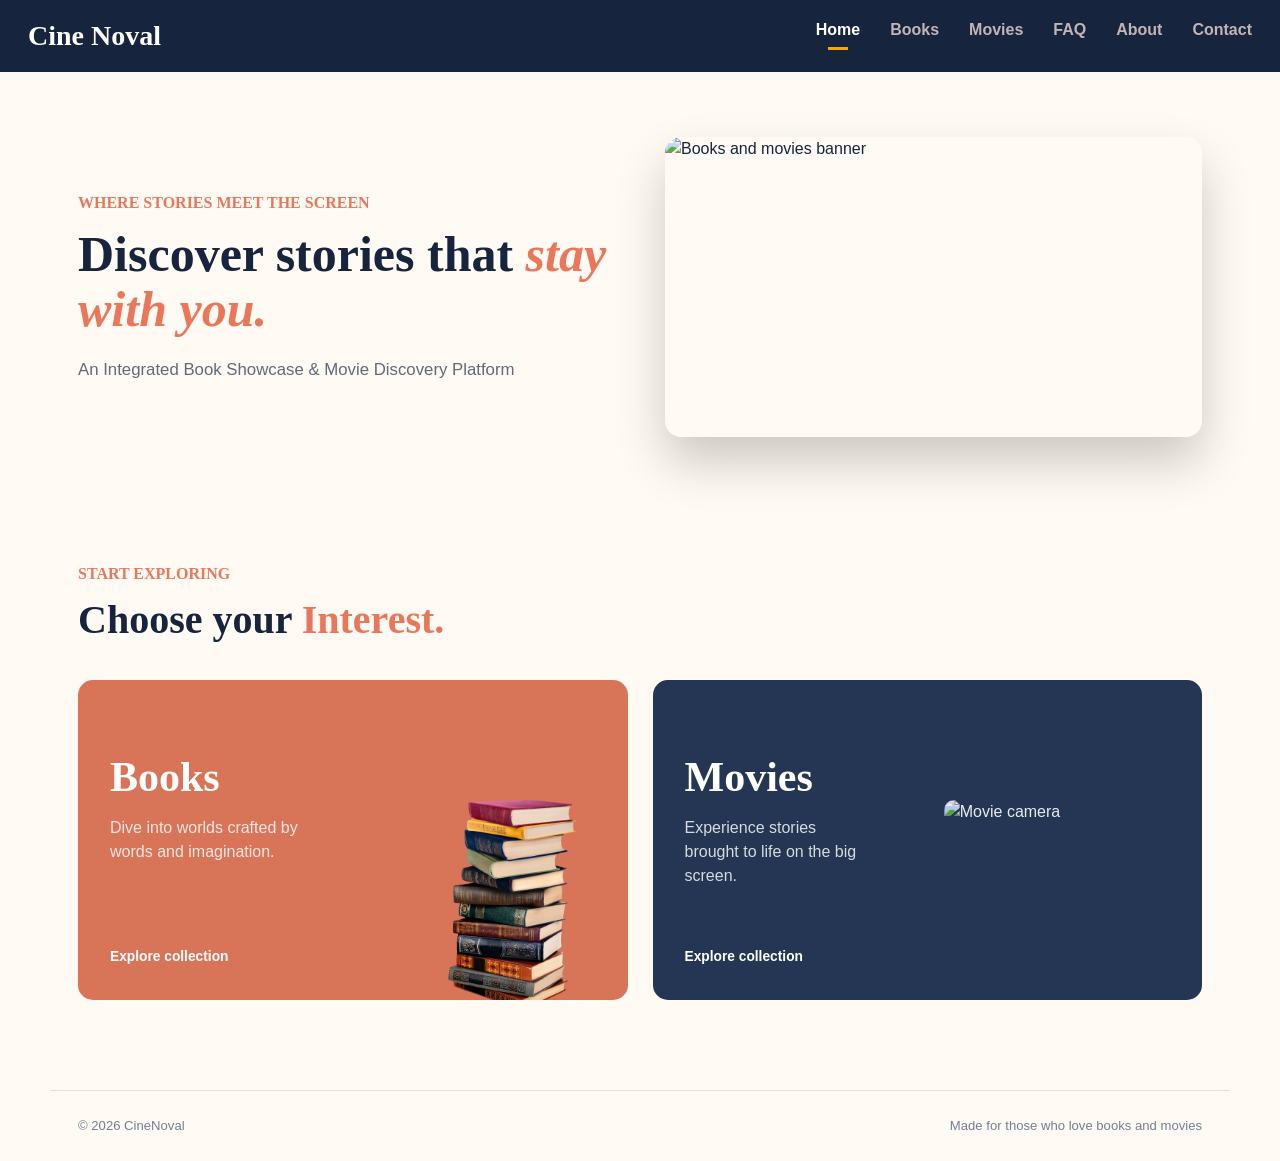
==== index.html @ ed6fd81a "Add files via upload" ====
<!doctype html>
<html lang="en">
  <head>
    <meta charset="UTF-8" />

    <meta name="viewport" content="width=device-width, initial-scale=1.0" />

    <title>CineNoval | Books & Movies</title>

    <link rel="stylesheet" href="styles.css" />
  </head>

  <body>
    <header class="navigation">
      <nav class="navigation-container">
        <a class="website-name" href="index.html"> Cine Noval </a>

        <div class="navigation-links">
          <a class="current-page" href="index.html"> Home </a>

          <a href="books.html"> Books </a>

          <a href="movies.html"> Movies </a>

          <a href="faq.html"> FAQ </a>

          <a href="about.html"> About</a>

          <a href="contact.html"> Contact </a>
        </div>
      </nav>
    </header>

    <main>
      <section class="introduction">
        <div class="introduction-text">
          <p class="small-heading">Where Stories Meet the Screen</p>

          <h1>
            Discover stories that
            <em>stay with you.</em>
          </h1>

          <p class="introduction-description">
            An Integrated Book Showcase & Movie Discovery Platform
          </p>
        </div>

        <div class="introduction-image">
          <img
            src="https://uploads.onecompiler.io/43hz6ae4q/1786469026091/banner.png"
            alt="Books and movies banner"
          />
        </div>
      </section>

      <section id="explore" class="explore-section">
        <div class="section-heading">
          <div>
            <p class="small-heading">Start Exploring</p>

            <h2>Choose your <em>Interest.</em></h2>
          </div>
        </div>

        <div class="content-cards">
          <a class="content-card books-card" href="books.html">
            <div class="card-information">
              <h3>Books</h3>
              <p>Dive into worlds crafted by words and imagination.</p>
              <span class="card-link"> Explore collection  </span>
            </div>
            

            <img src="book-png-25689.png" alt="Stack of books" />
          </a>

          <a class="content-card movies-card" href="movies.html">
            <div class="card-information">
              <h3>Movies</h3>

              <p>Experience stories brought to life on the big screen.</p>

              <span class="card-link"> Explore collection  </span>
            </div>

            <img
              src="https://uploads.onecompiler.io/43hz6ae4q/44xxdpua8/Film-Camera-Transparent-PNG.png"
              alt="Movie camera"
            />
          </a>
        </div>
      </section>
    </main>

    <footer class="website-footer">
      <p>© 2026 CineNoval</p>

      <p>Made for those who love books and movies</p>
    </footer>
  </body>
</html>
---- styles.css ----
*{
  --dark-blue: #17243d;
  --light-blue: #243653;
  --orange: #e9785b;
  --dark-orange: #c95d46;
  --cream: #fffaf3;
  --light-sand: #f5e9d8;
  --gray: #718096;
  --white: #ffffff;
  --border-color: #eadfce;
  --card-shadow: rgba(23, 36, 61, 0.12);

  box-sizing: border-box;
  margin: 0;
  padding: 0;
}

body {
  background-color: var(--cream);
  color: var(--dark-blue);
  font-family: Arial, sans-serif;
  line-height: 1.5;
}

a {
  color: white;
  text-decoration: none;
}

img {
  max-width: 100%;
}

.navigation {
  background-color: var(--dark-blue);
  color: var(--white);
  width: 100%;
}

.navigation-container {
  display: flex;
  align-items: center;
  justify-content: space-between;
  padding: 15px 28px;
}

.website-name {
    font-family: Georgia;
    font-size: 28px;
    font-weight: bold;
}

.navigation-links {
    display: flex;
    gap: 30px;
}

.navigation-links a {
    color: hwb(0 71% 24%);
    font-size: 16px;
    font-weight: bold;
  transition: color 0.25s ease;
}

.navigation-links a:hover {
  color: var(--white);
}

.navigation-links .current-page {
  color: var(--white);
}

.navigation-links .current-page::after {
    content: "";
    display: block;
    width: 20px;
    height: 3px;
    background-color: orange;
    margin: 5px auto;
}


.introduction {
    display: flex;
    align-items: center;
    gap: 50px;
    padding: 50px 28px;
    max-width: 1180px;
    min-height: 430px;
    margin: 0 auto;
}

.introduction-text {
  flex: 1;
  max-width: 540px;
}

.small-heading {
    color: var(--orange);
    font-size: 16px;
    font-weight: bold;
    margin-bottom: 12px;
    text-transform: uppercase;
  font-family: Georgia;
}

.introduction h1 {
    font-family: Georgia;
    font-size: 50px;
    line-height: 1.1;
}

.introduction h1 em {
  color: var(--orange);
  font-style: italic;
}

.introduction-description {
  color: #5f6b7a;
  font-size: 1.05rem;
  margin-top: 20px;
  max-width: 460px;
}

.introduction-image {
  flex: 1;
}

.introduction-image img {
    border-radius: 16px;
    display: block;
    height: 300px;
    width: 100%;
    object-fit: cover;
  box-shadow:0px 25px 50px rgba(0, 0, 0, 0.20)
}

.explore-section {
  margin: 0 auto;
  max-width: 1180px;
  padding: 60px 28px 90px;
}

.section-heading {
  margin-bottom: 38px;
}

.section-heading h2 {
    font-family: Georgia;
    font-size: 40px;
    line-height: 1.1;
}

.section-heading h2 em {
  color: var(--orange);
  font-style: normal;
}

.content-cards {
    display: grid;
    gap: 25px;
    grid-template-columns: 1fr 1fr;
}

.content-card {
  border-radius: 15px;
  color: var(--white);
  display: flex;
  min-height: 320px;
  overflow: hidden;
  padding: 32px;
  position: relative;
  transition:
    box-shadow 0.3s ease,
    transform 0.3s ease;
}

.content-card:hover {
  box-shadow: var(--card-shadow);
  transform: translateY(-7px);
}

.books-card {
  background-color: #d87559;
}

.movies-card {
  background-color: var(--light-blue);
}

.card-information {
    display: flex;
    flex-direction: column;
}

.card-number {
  color: rgba(255, 255, 255, 0.65);
  font-size: 0.8rem;
  font-weight: bold;
  letter-spacing: 1px;
}

.content-card h3 {
    font-family: Georgia;
    font-size: 42px;
    margin-top: 34px;
    margin-bottom: 7px;
}

.content-card p {
  color: rgba(255, 255, 255, 0.82);
  max-width: 190px;
}

.card-link {
  font-size: 0.86rem;
  font-weight: bold;
  margin-top: auto;
}

.content-card img {
  bottom: -20px;
  max-height: 240px;
  max-width: 53%;
  object-fit: contain;
  position: absolute;
  right: 5%;
  transition: transform 0.3s ease;
}

.content-card:hover img {
  transform: scale(1.06) rotate(2deg);
}

.movies-card img {
  border-radius: 10px;
  height: 220px;
  object-fit: cover;
  opacity: 0.9;
  right: 0;
  width: 47%;
}

.website-footer {
  border-top: 1px solid var(--border-color);
  color: var(--gray);
  display: flex;
  font-size: 0.82rem;
  justify-content: space-between;
  margin: 0 auto;
  max-width: 1180px;
  padding: 25px 28px;
}

.book-category-navigation {
  background-color: var(--cream);
  border-bottom: 1px solid var(--border-color);
  width: 100%;
}

.book-category-container {
  align-items: center;
  display: flex;
  justify-content: space-between;
  margin: 0 auto;
  max-width: 1180px;
  padding: 14px 28px;
}

.book-category-title {
  color: var(--dark-blue);
  font-family: Georgia, "Times New Roman", serif;
  font-size: 1.4rem;
  font-weight: bold;
}

.book-category-links {
  display: flex;
  gap: 30px;
}

.book-category-links a {
  color: var(--dark-blue);
  font-size: 0.9rem;
  font-weight: bold;
  padding: 5px 0;
  position: relative;
  transition: color 0.2s ease;
}

.book-category-links a:hover {
  color: var(--orange);
}

.book-category-links .book-category-active {
  color: var(--orange);
}

.book-category-links .book-category-active::after {
  background-color: var(--orange);
  border-radius: 10px;
  bottom: -5px;
  content: "";
  height: 3px;
  left: 0;
  position: absolute;
  width: 100%;
}

.bookshelf-area {
  background-color: #d8b28a;
  margin: 0;
  padding: 0;
  overflow: hidden;
  width: 100%;
  
}

/* Keep the image proportional to avoid cropping the shelves. */
.bookshelf-image {
  display: block;
  height: auto;
  margin: 0 auto;
  width: 100%;
}

@media (min-width: 1600px) {
  .bookshelf-image {
    max-width: 1536px;
  }
}

@media (max-width: 800px) {
  .navigation-container {
    padding: 14px 20px;
  }

  .book-category-container {
    align-items: flex-start;
    flex-direction: column;
    gap: 10px;
    padding: 12px 20px;
  }

  .book-category-links {
    gap: 22px;
    flex-wrap: wrap;
  }

  .book-category-links a {
    font-size: 0.85rem;
  }

  .introduction {
    flex-direction: column;
    gap: 30px;
    padding: 40px 20px 50px;
  }

  .introduction-text {
    max-width: 100%;
  }

  .introduction-image {
    width: 100%;
  }

  .introduction-image img {
    height: 230px;
  }

  .content-cards {
    grid-template-columns: 1fr;
  }

  .content-card {
    min-height: 290px;
  }

  .website-footer {
    flex-direction: column;
    gap: 5px;
  }
}

@media (max-width: 500px) {
  .navigation-container {
    flex-wrap: wrap;
    gap: 12px;
    padding: 12px 15px;
  }

  .navigation-links {
    gap: 18px;
    margin: 0;
    order: 3;
    width: 100%;
  }

  .navigation-button {
    display: none;
  }

  .book-category-container {
    padding: 10px 15px;
  }

  .book-category-title {
    font-size: 1.2rem;
  }

  .book-category-links {
    gap: 16px;
  }

  .book-category-links a {
    font-size: 0.8rem;
  }

  .introduction {
    padding: 35px 15px 45px;
  }

  .introduction h1 {
    font-size: 2.5rem;
  }

  .introduction-description {
    font-size: 0.95rem;
  }

  .explore-section {
    padding: 40px 15px 60px;
  }

  .content-card {
    min-height: 280px;
    padding: 25px;
  }

  .content-card h3 {
    font-size: 2.3rem;
  }

  .bookshelf-image {
    height: auto;
    width: 100%;
  }
}

.bookshelf-area {
  position: relative;
  max-width: 1536px;
  margin: 0 auto;
}

.book-item {
  position: absolute;
  top: 4.8%;
  left: 8%;
  width: 17%;
  display: block;
  z-index: 10;
  transition: transform 0.2s ease;
  
}

.book-item:hover {
  transform: scale(1.05);
}

.book-item img {
  width: 400px;
  height: auto;
}
.book-1 {
  left: 25%;
}
.book-2 {
  left: 43%;
}
.book-3 {
  left: 61%;
}
.book-4 {
  left: 79%;
}

.faq-page {
  max-width: 900px;
  margin: 0 auto;
  padding: 70px 28px 90px;
}

.faq-introduction {
  text-align: center;
  margin-bottom: 50px;
}

.faq-introduction .small-heading {
  color: var(--orange);
  font-size: 16px;
  font-weight: bold;
  letter-spacing: 2px;
  margin-bottom: 12px;
  text-transform: uppercase;
}

.faq-introduction h1 {
  font-family: Georgia, "Times New Roman", serif;
  font-size: clamp(2.5rem, 5vw, 4rem);
  line-height: 1.1;
}

.faq-introduction h1 em {
  color: var(--orange);
  font-style: normal;
}

.faq-description {
  color: #5f6b7a;
  font-size: 1.05rem;
  margin: 20px auto 0;
  max-width: 600px;
}

.faq-section {
  display: flex;
  flex-direction: column;
  gap: 18px;
}

.faq-item {
  background-color: var(--white);
  border: 1px solid var(--border-color);
  border-radius: 12px;
  padding: 25px 30px;
  box-shadow: 0 8px 25px rgba(23, 36, 61, 0.07);
  transition:
    transform 0.25s ease,
    box-shadow 0.25s ease;
}

.faq-item:hover {
  transform: translateY(-3px);
  box-shadow: 0 15px 35px rgba(23, 36, 61, 0.12);
}

.faq-item h2 {
  color: var(--dark-blue);
  font-family: Georgia, "Times New Roman", serif;
  font-size: 1.35rem;
  margin-bottom: 10px;
  position: relative;
  padding-left: 30px;
}

.faq-item h2::before {
  content: "?";
  position: absolute;
  left: 0;
  top: 0;
  color: var(--orange);
  font-family: Arial, sans-serif;
  font-weight: bold;
}

.faq-item p {
  color: #5f6b7a;
  font-size: 0.98rem;
  line-height: 1.7;
  padding-left: 30px;
}

@media (max-width: 800px) {
  .faq-page {
    padding: 50px 20px 70px;
  }

  .faq-introduction {
    margin-bottom: 40px;
  }

  .faq-item {
    padding: 22px 24px;
  }
}

@media (max-width: 500px) {
  .faq-page {
    padding: 40px 15px 60px;
  }

  .faq-introduction h1 {
    font-size: 2.5rem;
  }

  .faq-description {
    font-size: 0.95rem;
  }

  .faq-item {
    padding: 20px;
  }

  .faq-item h2 {
    font-size: 1.15rem;
  }

  .faq-item p {
    font-size: 0.92rem;
  }
}

.contact-page {
  max-width: 1100px;
  margin: 0 auto;
  padding: 70px 28px 90px;
}

.contact-introduction {
  text-align: center;
  margin-bottom: 55px;
}

.contact-introduction .small-heading {
  color: var(--orange);
  font-size: 16px;
  font-weight: bold;
  letter-spacing: 2px;
  text-transform: uppercase;
  margin-bottom: 12px;
}

.contact-introduction h1 {
  font-family: Georgia, "Times New Roman", serif;
  font-size: clamp(2.5rem, 5vw, 4rem);
  line-height: 1.1;
  color: var(--dark-blue);
}

.contact-introduction h1 em {
  color: var(--orange);
  font-style: normal;
}

.contact-description {
  max-width: 620px;
  margin: 20px auto 0;
  color: #5f6b7a;
  font-size: 1.05rem;
  line-height: 1.7;
}

.contact-content {
  display: grid;
  grid-template-columns: 1fr 1.3fr;
  gap: 30px;
  align-items: stretch;
}

.contact-information {
  background-color: var(--dark-blue);
  color: var(--white);
  border-radius: 15px;
  padding: 38px;
}

.contact-information h2 {
  font-family: Georgia, "Times New Roman", serif;
  font-size: 2rem;
  margin-bottom: 12px;
}

.contact-information-description {
  color: rgba(255, 255, 255, 0.75);
  line-height: 1.7;
  margin-bottom: 35px;
}

.contact-detail {
  display: flex;
  align-items: flex-start;
  gap: 18px;
  margin-bottom: 28px;
}

.contact-icon {
  min-width: 45px;
  height: 45px;
  display: flex;
  align-items: center;
  justify-content: center;
  background-color: var(--orange);
  color: var(--white);
  border-radius: 50%;
  font-size: 20px;
  font-weight: bold;
}

.contact-detail h3 {
  font-family: Georgia, "Times New Roman", serif;
  font-size: 1.1rem;
  margin-bottom: 5px;
}

.contact-detail p {
  color: rgba(255, 255, 255, 0.75);
  line-height: 1.5;
}

.contact-detail a {
  color: rgba(255, 255, 255, 0.75);
  transition: color 0.2s ease;
}

.contact-detail a:hover {
  color: var(--orange);
}

.contact-form-container {
  background-color: var(--white);
  border: 1px solid var(--border-color);
  border-radius: 15px;
  padding: 38px;
  box-shadow: 0 8px 30px rgba(23, 36, 61, 0.07);
}

.contact-form-container h2 {
  color: var(--dark-blue);
  font-family: Georgia, "Times New Roman", serif;
  font-size: 2rem;
  margin-bottom: 25px;
}

.form-group {
  margin-bottom: 20px;
}

.form-group label {
  display: block;
  color: var(--dark-blue);
  font-weight: bold;
  margin-bottom: 8px;
  font-size: 0.95rem;
}

.form-group input,
.form-group textarea {
  width: 100%;
  box-sizing: border-box;
  border: 1px solid var(--border-color);
  border-radius: 8px;
  padding: 13px 15px;
  font-family: Arial, sans-serif;
  font-size: 0.95rem;
  color: var(--dark-blue);
  background-color: var(--cream);
  outline: none;
  transition:
    border-color 0.2s ease,
    box-shadow 0.2s ease;
}

.form-group textarea {
  resize: vertical;
}

.form-group input::placeholder,
.form-group textarea::placeholder {
  color: #8a94a3;
}

.form-group input:focus,
.form-group textarea:focus {
  border-color: var(--orange);
  box-shadow: 0 0 0 3px rgba(233, 120, 91, 0.12);
}

.contact-submit-button {
  width: 100%;
  border: none;
  border-radius: 8px;
  padding: 14px 20px;
  background-color: var(--orange);
  color: var(--white);
  font-size: 1rem;
  font-weight: bold;
  cursor: pointer;
  transition:
    background-color 0.2s ease,
    transform 0.2s ease;
}

.contact-submit-button span {
  margin-left: 8px;
}

.contact-submit-button:hover {
  transform: translateY(-2px);
  background-color: #d9654a;
}

@media (max-width: 800px) {
  .contact-content {
    grid-template-columns: 1fr;
  }

  .contact-page {
    padding: 50px 20px 70px;
  }

  .contact-information,
  .contact-form-container {
    padding: 30px;
  }
}

@media (max-width: 500px) {
  .contact-page {
    padding: 40px 15px 60px;
  }

  .contact-introduction {
    margin-bottom: 35px;
  }

  .contact-introduction h1 {
    font-size: 2.5rem;
  }

  .contact-description {
    font-size: 0.95rem;
  }

  .contact-information,
  .contact-form-container {
    padding: 22px;
  }

  .contact-information h2,
  .contact-form-container h2 {
    font-size: 1.6rem;
  }

  .contact-detail {
    gap: 12px;
  }

  .contact-icon {
    min-width: 40px;
    height: 40px;
    font-size: 17px;
  }
}

.about-page {
  max-width: 1180px;
  margin: 0 auto;
  padding: 70px 28px 90px;
}

.about-hero {
  text-align: center;
  max-width: 800px;
  margin: 0 auto 70px;
}

.about-hero .small-heading {
  color: var(--orange);
  font-size: 16px;
  font-weight: bold;
  letter-spacing: 2px;
  text-transform: uppercase;
  margin-bottom: 12px;
}

.about-hero h1 {
  font-family: Georgia, "Times New Roman", serif;
  font-size: clamp(2.5rem, 5vw, 4rem);
  line-height: 1.1;
  margin-bottom: 22px;
}

.about-hero h1 em {
  color: var(--orange);
  font-style: normal;
}

.about-hero-description {
  color: #5f6b7a;
  font-size: 1.05rem;
  line-height: 1.8;
}

.about-introduction {
  display: grid;
  grid-template-columns: 1fr 1fr;
  gap: 30px;
  margin-bottom: 70px;
}

.about-card {
  background-color: var(--white);
  border: 1px solid var(--border-color);
  border-radius: 15px;
  padding: 38px;
  box-shadow: var(--card-shadow);
}

.about-card h2 {
  font-family: Georgia, "Times New Roman", serif;
  color: var(--dark-blue);
  font-size: 2rem;
  margin-bottom: 18px;
}

.about-card p {
  color: #5f6b7a;
  line-height: 1.8;
  margin-bottom: 15px;
}

.about-highlight {
  background-color: var(--dark-blue);
  color: var(--white);
  border-radius: 15px;
  padding: 38px;
}

.about-highlight h2 {
  font-family: Georgia, "Times New Roman", serif;
  font-size: 2rem;
  margin-bottom: 18px;
}

.about-highlight p {
  color: rgba(255, 255, 255, 0.78);
  line-height: 1.8;
}

.about-features {
  margin-bottom: 70px;
}

.about-section-heading {
  text-align: center;
  margin-bottom: 40px;
}

.about-section-heading .small-heading {
  color: var(--orange);
  font-size: 15px;
  font-weight: bold;
  letter-spacing: 2px;
  text-transform: uppercase;
  margin-bottom: 10px;
}

.about-section-heading h2 {
  font-family: Georgia, "Times New Roman", serif;
  font-size: clamp(2rem, 4vw, 3rem);
  color: var(--dark-blue);
}

.feature-grid {
  display: grid;
  grid-template-columns: repeat(3, 1fr);
  gap: 25px;
}

.feature-item {
  background-color: var(--light-sand);
  border: 1px solid var(--border-color);
  border-radius: 15px;
  padding: 30px;
  transition:
    transform 0.25s ease,
    box-shadow 0.25s ease;
}

.feature-item:hover {
  transform: translateY(-6px);
  box-shadow: var(--card-shadow);
}

.feature-number {
  display: inline-flex;
  align-items: center;
  justify-content: center;
  width: 42px;
  height: 42px;
  border-radius: 50%;
  background-color: var(--orange);
  color: var(--white);
  font-weight: bold;
  margin-bottom: 20px;
}

.feature-item h3 {
  font-family: Georgia, "Times New Roman", serif;
  color: var(--dark-blue);
  font-size: 1.4rem;
  margin-bottom: 10px;
}

.feature-item p {
  color: #5f6b7a;
  line-height: 1.7;
}

.how-it-works {
  background-color: var(--cream);
  border: 1px solid var(--border-color);
  border-radius: 15px;
  padding: 45px;
  margin-bottom: 70px;
}

.how-it-works h2 {
  text-align: center;
  font-family: Georgia, "Times New Roman", serif;
  color: var(--dark-blue);
  font-size: 2.4rem;
  margin-bottom: 35px;
}

.steps {
  display: grid;
  grid-template-columns: repeat(3, 1fr);
  gap: 30px;
}

.step {
  text-align: center;
}

.step-number {
  width: 55px;
  height: 55px;
  margin: 0 auto 15px;
  border-radius: 50%;
  display: flex;
  align-items: center;
  justify-content: center;
  background-color: var(--dark-blue);
  color: var(--white);
  font-weight: bold;
  font-size: 1.1rem;
}

.step h3 {
  color: var(--dark-blue);
  font-family: Georgia, "Times New Roman", serif;
  margin-bottom: 8px;
}

.step p {
  color: #5f6b7a;
  line-height: 1.6;
}

.about-cta {
  background-color: var(--orange);
  color: var(--white);
  border-radius: 15px;
  text-align: center;
  padding: 45px 30px;
}

.about-cta h2 {
  font-family: Georgia, "Times New Roman", serif;
  font-size: 2.4rem;
  margin-bottom: 12px;
}

.about-cta p {
  max-width: 600px;
  margin: 0 auto 25px;
  color: rgba(255, 255, 255, 0.88);
}

.about-cta-button {
  display: inline-block;
  background-color: var(--dark-blue);
  color: var(--white);
  padding: 12px 22px;
  border-radius: 8px;
  font-weight: bold;
  transition: transform 0.2s ease;
}

.about-cta-button:hover {
  transform: translateY(-3px);
}

@media (max-width: 800px) {
  .about-introduction {
    grid-template-columns: 1fr;
  }

  .feature-grid {
    grid-template-columns: 1fr;
  }

  .steps {
    grid-template-columns: 1fr;
  }

  .about-page {
    padding: 50px 20px 70px;
  }
}

@media (max-width: 500px) {
  .about-page {
    padding: 40px 15px 60px;
  }

  .about-card,
  .about-highlight {
    padding: 25px;
  }

  .how-it-works {
    padding: 28px 20px;
  }

  .about-cta {
    padding: 35px 20px;
  }
}

.books-row {
  align-items: flex-end;
  display: grid;
  gap: 1.5%;
  grid-template-columns: repeat(6, 1fr);
  left: 7%;
  position: absolute;
  width: 86%;
  z-index: 10;
}

.books-row-1 {
  top: 2.5%;
}

.books-row-2 {
  top: 18.5%;
}

.books-row-3 {
  top: 34%;
}

.books-row-4 {
  top: 50%;
}

.books-row .book-item {
  align-items: flex-end;
  display: flex;
  height: 20vw;
  justify-content: center;
  position: relative;
  top: auto;
  left: auto;
  width: 100%;
}

.books-row .book-item img {
  height: auto;
  max-height: 100%;
  object-fit: contain;
  transform: scale(1.1);
  transform-origin: bottom center;
  transition: transform 0.2s ease;
  width: 100%;
}

.books-row .book-item:hover img {
  transform: translateY(-8px) scale(1.15);
}

@media (min-width: 1536px) {
  .books-row .book-item {
    height: 300px;
  }
}

@media (max-width: 600px) {
  .books-row {
    gap: 1%;
    left: 5%;
    width: 90%;
  }

  .books-row .book-item {
    height: 19vw;
  }
}

/* =========================
   GALLERY PAGE
   ========================= */

.movie-gallery {
    display: grid;
    grid-template-columns: repeat(4, 1fr);
    gap: 25px;
    margin: 0 auto;
    max-width: 1100px;
}

.gallery-item {
    height: 280px;
    overflow: hidden;
    border: 4px solid transparent;
    transition: 0.4s;
}

.gallery-item img {
    width: 100%;
    height: 100%;
    object-fit: cover;
    transition: 0.4s;
}

.gallery-item:hover {
    border-color: var(--orange);
    transform: scale(1.03);
}

.gallery-item:hover img {
    transform: scale(1.05);
}

.gallery-heading{
  margin-left: 200px;
}

/* Mobile */
@media (max-width: 600px) {

    .movie-gallery {
        grid-template-columns: repeat(2, 1fr);
        gap: 15px;
    }

    .gallery-item {
        height: 260px;
    }
    .gallery-heading{
  margin:0px;
  justify-content: center;
}
}
/*random movie*/
.movie-popup {
    display: none;
    position: fixed;
    top: 0;
    left: 0;
    width: 100%;
    height: 100%;
    background-color: rgba(0, 0, 0, 0.7);

    justify-content: center;
    align-items: center;
  z-index: 9999;
}

.popup-box {
    background-color: white;
    padding: 25px;
    border-radius: 15px;
    text-align: center;
    width: 300px;
    position: relative;
    z-index: 20;
}

.popup-box img {
    width: 200px;
    height: 280px;
    object-fit: cover;
    border-radius: 10px;
}

.popup-box h2 {
    margin: 15px 0;
}

.close-button {
    position: absolute;
    right: 10px;
    top: 8px;

    border: none;
    background: none;
    font-size: 28px;
    cursor: pointer;
}
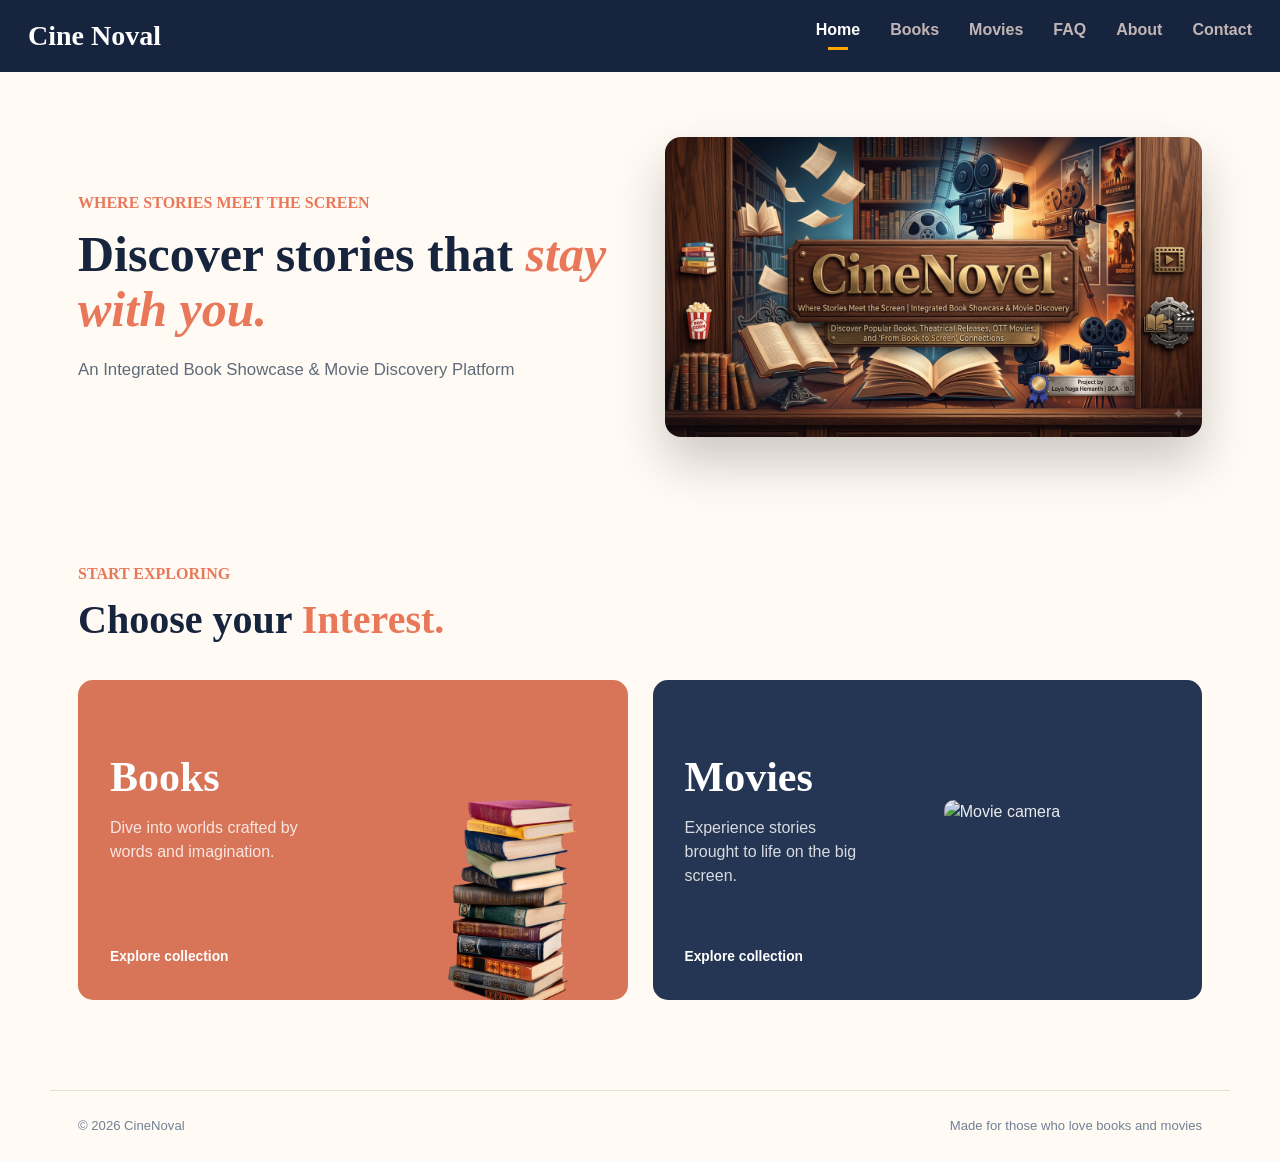
==== commit aa9bb341: "Update image source to local file" ====
--- a/index.html
+++ b/index.html
@@ -48,7 +48,7 @@
 
         <div class="introduction-image">
           <img
-            src="https://uploads.onecompiler.io/43hz6ae4q/1786469026091/banner.png"
+            src="banner.png"
             alt="Books and movies banner"
           />
         </div>
